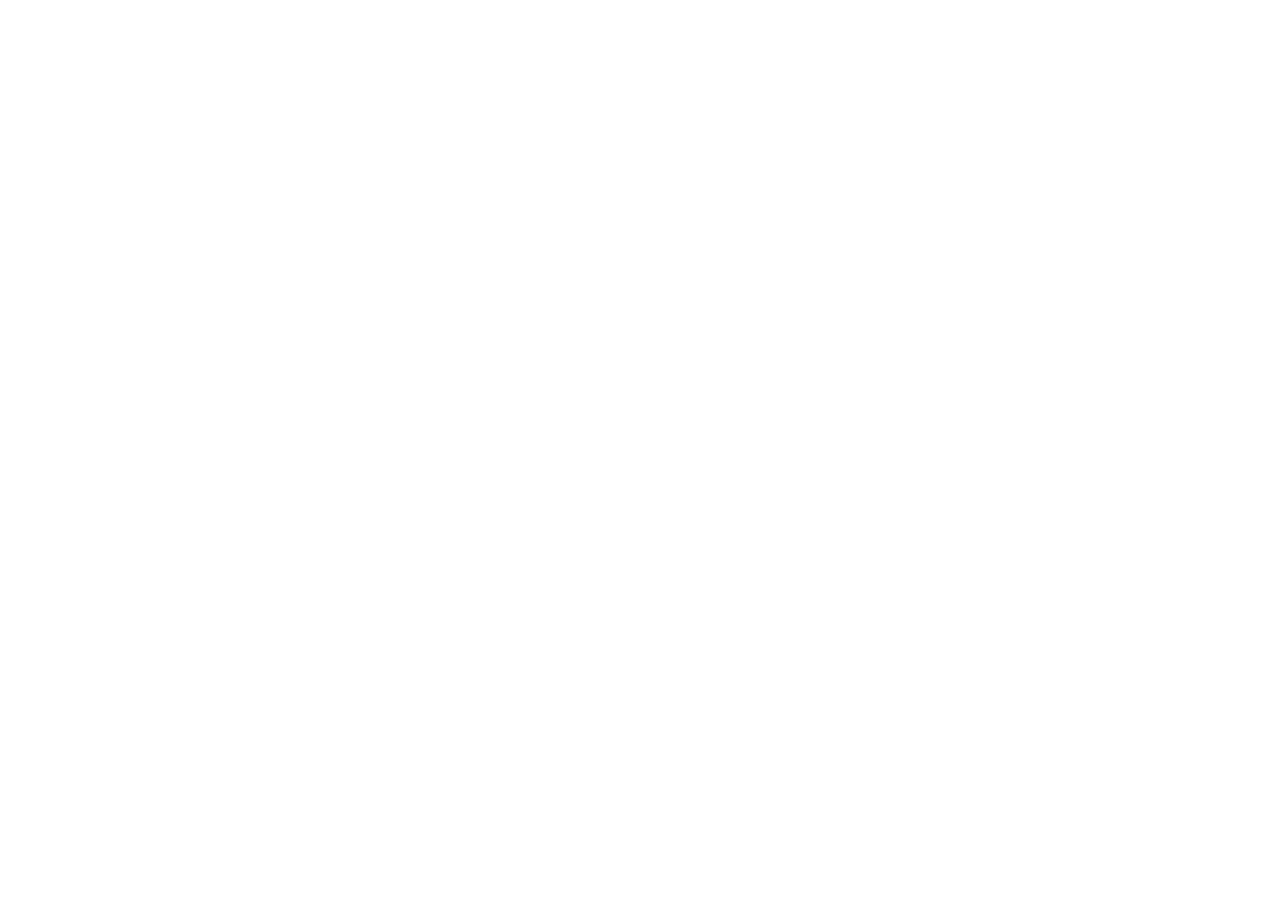
==== index.html @ 24bdaaf8 "Initialize SAMO CONCEPT GitHub Pages site" ====
<!doctype html>
<html lang="es">
<head>
  <meta charset="utf-8">
  <meta name="viewport" content="width=device-width, initial-scale=1">
  <meta name="theme-color" content="#FBF8F8">
  <meta name="description" content="SAMO CONCEPT. Curaduría de libros e información sobre todo tipo de arte.">
  <title>SAMO CONCEPT — Libros y objetos</title>
  <link rel="preconnect" href="https://fonts.googleapis.com">
  <link rel="preconnect" href="https://fonts.gstatic.com" crossorigin>
  <link href="https://fonts.googleapis.com/css2?family=Space+Mono:wght@400;700&display=swap" rel="stylesheet">
  <link rel="stylesheet" href="/assets/styles.css">
  <script defer src="/assets/catalog.js"></script>
  <script defer src="/assets/app.js"></script>
</head>
<body data-page="home"><div id="app"></div></body>
</html>
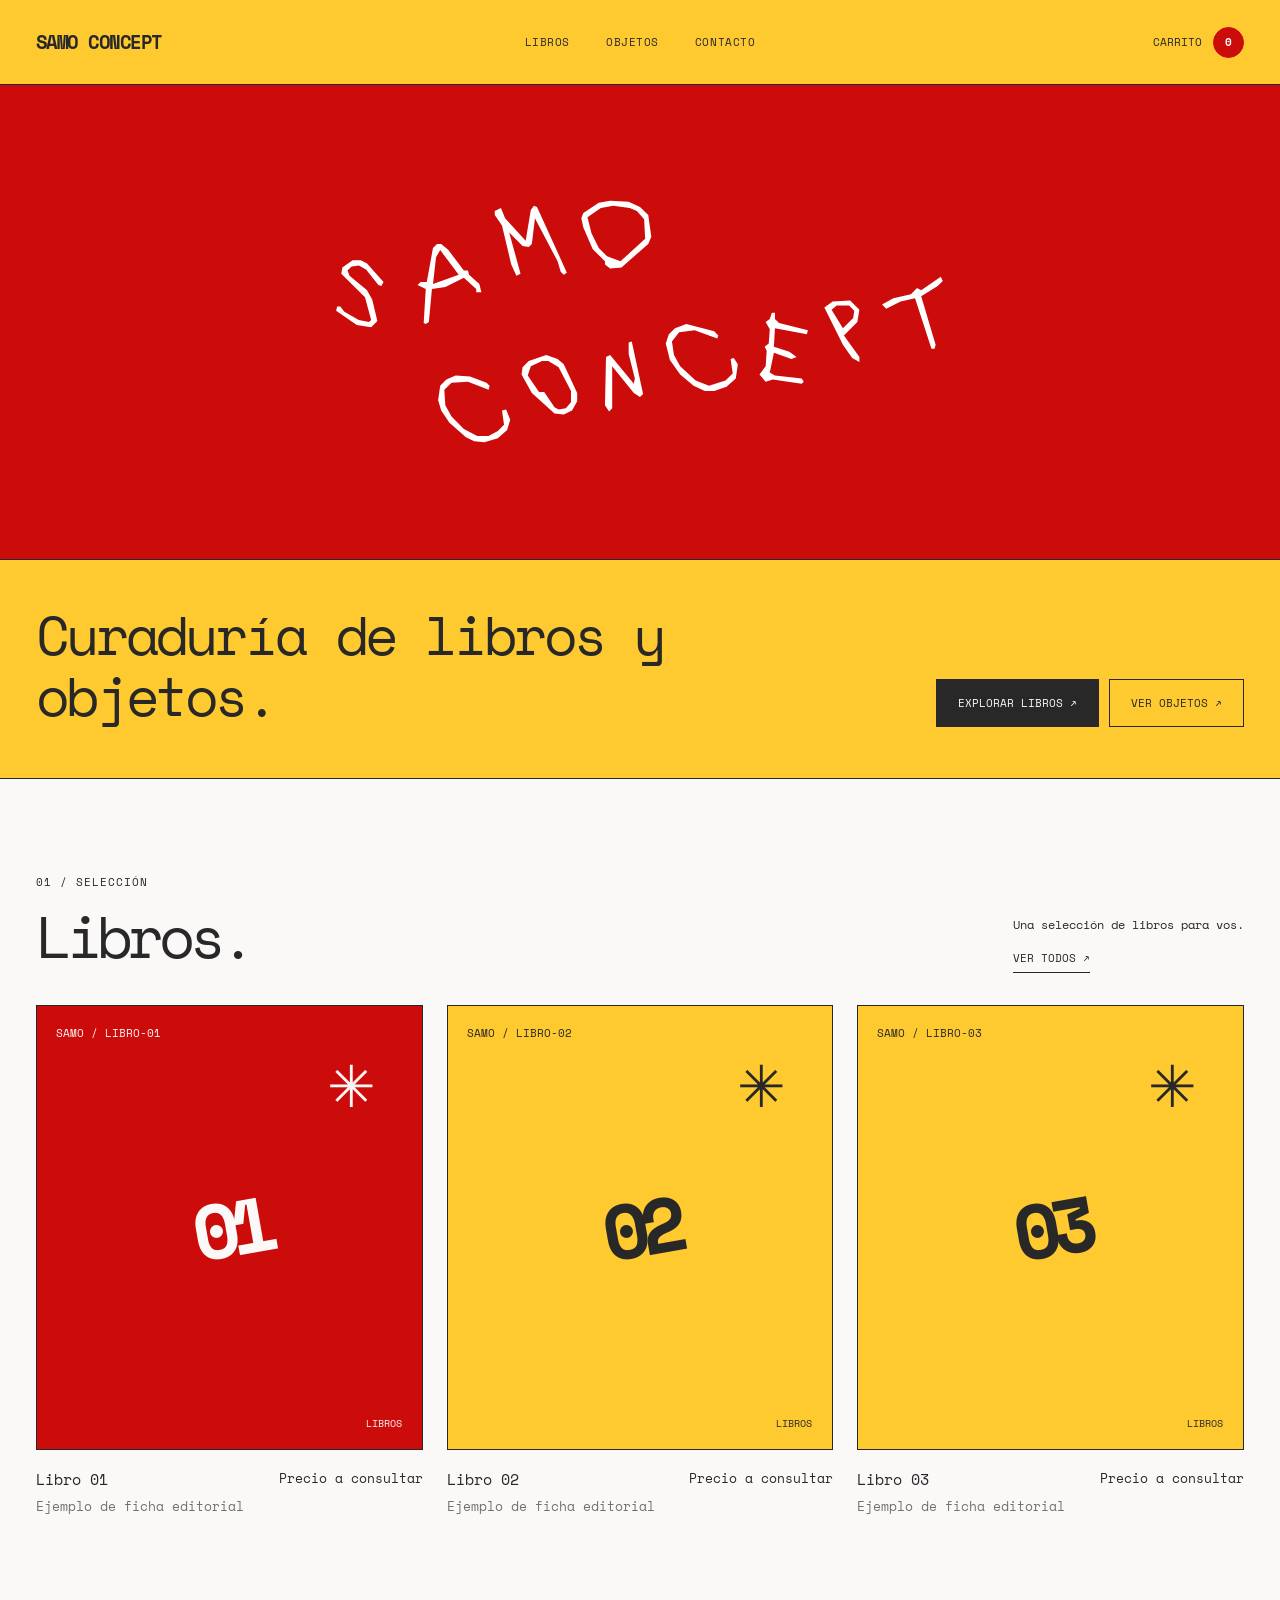
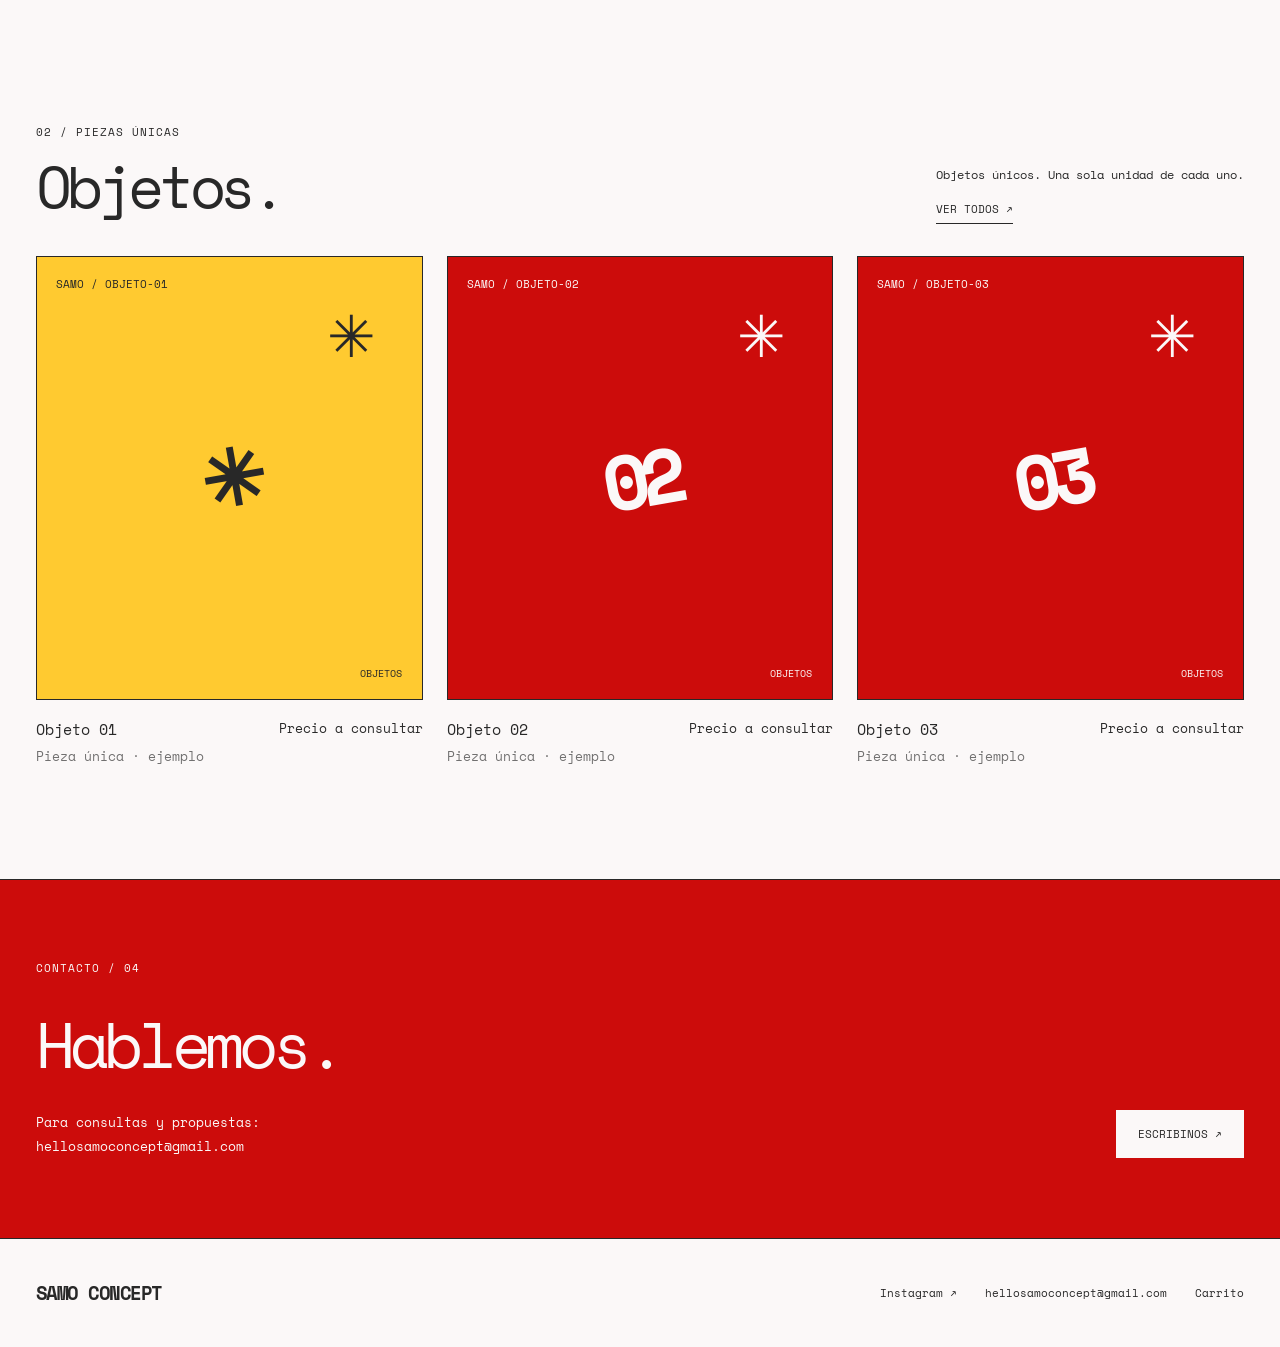
==== commit 4bc2f772: "Align site metadata and documentation with the red/yellow direction" ====
--- a/index.html
+++ b/index.html
@@ -4,7 +4,7 @@
   <meta charset="utf-8">
   <meta name="viewport" content="width=device-width, initial-scale=1">
   <meta name="theme-color" content="#FBF8F8">
-  <meta name="description" content="SAMO CONCEPT. Curaduría de libros e información sobre todo tipo de arte.">
+  <meta name="description" content="SAMO CONCEPT. Curaduría de libros y objetos.">
   <title>SAMO CONCEPT — Libros y objetos</title>
   <link rel="preconnect" href="https://fonts.googleapis.com">
   <link rel="preconnect" href="https://fonts.gstatic.com" crossorigin>
--- a/assets/styles.css
+++ b/assets/styles.css
@@ -0,0 +1,22 @@
+
+:root{--paper:#fbf8f8;--ink:#282828;--lav:#ffca30;--yellow:#ffca30;--red:#cc0c0b;--line:#282828;--font:"Space Mono",monospace}
+*{box-sizing:border-box}html{scroll-behavior:smooth}body{margin:0;background:var(--paper);color:var(--ink);font-family:var(--font);font-size:13px}button,input{font:inherit}button,a{-webkit-tap-highlight-color:transparent}a{color:inherit;text-decoration:none}button{cursor:pointer}.shell{width:min(1480px,calc(100% - 72px));margin:auto}.site-header{border-bottom:1px solid var(--line);position:sticky;top:0;z-index:20;background:rgba(251,248,248,.96);backdrop-filter:blur(10px)}.header-inner{min-height:84px;display:grid;grid-template-columns:1fr auto 1fr;align-items:center;gap:24px}.brand{font-size:19px;letter-spacing:-.08em;font-weight:700;white-space:nowrap}.nav{display:flex;align-items:center;gap:36px;text-transform:uppercase;font-size:11px;letter-spacing:.05em}.nav a:hover,.footer a:hover{text-decoration:underline;text-underline-offset:5px}.cart-link{justify-self:end;display:flex;align-items:center;gap:11px;text-transform:uppercase;font-size:11px}.cart-count{display:grid;place-items:center;width:31px;height:31px;border-radius:50%;background:var(--yellow);border:1px solid var(--ink);font-weight:700}.mobile-nav{display:none}.eyebrow{text-transform:uppercase;font-size:11px;letter-spacing:.09em}.hero{padding-top:88px;border-bottom:1px solid var(--ink);overflow:hidden}.hero-grid{display:grid;grid-template-columns:54% 46%;min-height:480px}.hero-copy{display:flex;flex-direction:column;justify-content:space-between;padding:0 35px 72px 0}.hero h1{font-size:clamp(48px,7.5vw,116px);line-height:.96;font-weight:400;letter-spacing:-.105em;max-width:820px;margin:34px 0}.hero h1 em{font-style:normal;display:inline-block;background:var(--lav);padding:0 .09em .09em}.hero-sub{font-size:15px;line-height:1.7;max-width:360px}.hero-art{position:relative;display:grid;place-items:center;background:var(--yellow);min-height:475px;border:1px solid var(--ink);border-bottom:0;transform:rotate(2.2deg);margin:25px 22px -45px 0}.hero-art .logo{width:78%;transform:rotate(-7deg)}.hero-star{position:absolute;right:7%;top:5%;font-family:Arial,sans-serif;font-size:105px;font-weight:100}.hero-scribble{position:absolute;bottom:15%;left:13%;width:35%;height:12%;border:3px solid var(--ink);border-radius:50%;transform:rotate(-23deg)}.hero-stamp{position:absolute;bottom:10%;right:9%;font-size:11px;border:1px solid var(--ink);padding:12px;transform:rotate(11deg)}.section{padding:95px 0}.section-head{display:flex;justify-content:space-between;align-items:end;gap:32px;margin-bottom:38px}.section-head h2,.page-title{font-size:clamp(34px,4.6vw,72px);font-weight:400;letter-spacing:-.09em;line-height:1.08;margin:14px 0 0}.section-head p{max-width:350px;font-size:12px;line-height:1.8}.plain-link{border-bottom:1px solid var(--ink);padding-bottom:6px;font-size:11px;text-transform:uppercase;white-space:nowrap}.product-grid{display:grid;grid-template-columns:repeat(3,minmax(0,1fr));gap:24px}.product-card{min-width:0}.product-image{border:1px solid var(--ink);aspect-ratio:4/4.6;position:relative;overflow:hidden;display:flex;align-items:center;justify-content:center;transition:filter .2s}.product-card:hover .product-image{filter:brightness(.97)}.product-image .item-art{font-size:clamp(45px,6vw,95px);letter-spacing:-.12em;line-height:1;text-align:center;font-weight:700;transform:rotate(-10deg)}.product-image .item-number{position:absolute;left:19px;top:19px;font-size:11px}.product-image .item-category{position:absolute;bottom:18px;right:20px;font-size:10px;text-transform:uppercase}.product-image .item-asterisk{position:absolute;right:12%;top:8%;font-size:58px}.product-info{padding:18px 0;display:flex;justify-content:space-between;gap:16px;align-items:flex-start}.product-info h3{font-size:15px;font-weight:400;margin:0 0 6px}.muted{opacity:.65}.product-info .price{white-space:nowrap}.intro-band{background:var(--lav);border-block:1px solid var(--ink);padding:65px 0;display:grid;grid-template-columns:1fr 2fr;gap:30px}.intro-band p{font-size:clamp(23px,3.2vw,45px);letter-spacing:-.06em;line-height:1.3;margin:0;max-width:1000px}.contact-band{background:var(--red);color:var(--paper);padding:80px 0;border-block:1px solid var(--ink)}.contact-layout{display:flex;justify-content:space-between;align-items:end;gap:30px}.contact-band h2{font-size:clamp(32px,5vw,72px);font-weight:400;letter-spacing:-.08em;margin:20px 0}.contact-band p{margin:0;line-height:1.8}.button{border:1px solid var(--ink);padding:15px 21px;background:var(--ink);color:var(--paper);text-transform:uppercase;font-size:11px;display:inline-flex;align-items:center;justify-content:center;gap:12px;transition:transform .15s,background .15s;text-align:center}.button:hover{transform:translateY(-2px)}.button.secondary{background:transparent;color:var(--ink)}.button.white{background:var(--paper);color:var(--ink);border-color:var(--paper)}.button:disabled{opacity:.4;cursor:not-allowed;transform:none}.button-row{display:flex;gap:10px;flex-wrap:wrap}.footer{padding:40px 0}.footer-inner{display:flex;justify-content:space-between;gap:30px;align-items:center}.footer-links{display:flex;gap:28px;flex-wrap:wrap;font-size:11px}.page-intro{padding:74px 0 36px}.page-intro p{line-height:1.8;max-width:650px}.catalog-tools{display:flex;align-items:center;justify-content:space-between;gap:20px;margin-bottom:22px;border-top:1px solid var(--ink);padding-top:22px}.catalog-tools span{font-size:11px}.category-accent{padding:10px 14px;background:var(--lav);font-size:11px}.product-detail{padding:65px 0 100px;display:grid;grid-template-columns:1fr .85fr;gap:min(8vw,120px)}.product-detail .product-image{aspect-ratio:4/4.3}.detail-content{padding-top:20px}.detail-content h1{font-size:clamp(43px,5vw,78px);font-weight:400;letter-spacing:-.09em;line-height:1.08;margin:24px 0}.detail-content p{line-height:1.9}.detail-meta{border-block:1px solid var(--ink);padding:20px 0;margin:32px 0;display:flex;justify-content:space-between;gap:12px}.qty-control{display:inline-flex;align-items:center;border:1px solid var(--ink);height:49px}.qty-control button{border:0;background:transparent;width:43px;height:47px;font-size:20px}.qty-control output{min-width:28px;text-align:center}.detail-actions{display:flex;flex-wrap:wrap;gap:12px;align-items:center;margin-top:26px}.detail-actions .button{min-height:49px}.breadcrumb{font-size:11px;text-transform:uppercase;line-height:1.6}.breadcrumb a{text-decoration:underline;text-underline-offset:4px}.cart-layout{display:grid;grid-template-columns:1.6fr .8fr;gap:55px;margin:35px 0 120px}.cart-item{border-top:1px solid var(--ink);padding:24px 0;display:grid;grid-template-columns:112px 1fr auto;gap:24px;align-items:center}.cart-item:last-child{border-bottom:1px solid var(--ink)}.cart-item .product-image{aspect-ratio:1;min-height:110px}.cart-item .item-art{font-size:28px}.cart-item .item-asterisk{font-size:20px}.cart-item .item-category,.cart-item .item-number{font-size:7px}.cart-item h3{margin:0 0 8px;font-weight:400;font-size:15px}.cart-item .cart-actions{display:flex;align-items:center;gap:20px;margin-top:15px}.text-button{border:0;background:transparent;text-decoration:underline;text-underline-offset:3px;padding:0;font-size:11px}.cart-summary{border:1px solid var(--ink);padding:26px;height:max-content;background:var(--lav)}.cart-summary h2{font-weight:400;font-size:23px;letter-spacing:-.06em;margin:0 0 30px}.cart-summary .summary-line{display:flex;justify-content:space-between;gap:10px;border-top:1px solid var(--ink);padding:15px 0}.cart-summary .button{width:100%;margin-top:18px}.cart-summary small{display:block;margin-top:20px;line-height:1.8}.empty-cart{text-align:center;border:1px solid var(--ink);padding:85px 25px}.empty-cart h2{font-size:28px;font-weight:400}.not-found{padding:100px 0;min-height:50vh}.demo-note{display:inline-block;font-size:10px;background:var(--yellow);padding:5px 8px;text-transform:uppercase}.logo{display:block;max-width:100%}
+@media(max-width:900px){.shell{width:min(100% - 40px,1480px)}.hero{padding-top:50px}.hero-grid{grid-template-columns:1fr 1fr;min-height:390px}.hero-copy{padding-bottom:40px}.hero-art{min-height:350px}.section{padding:65px 0}.product-grid{grid-template-columns:repeat(2,minmax(0,1fr))}.intro-band{grid-template-columns:1fr;padding:45px 20px}.product-detail{gap:35px}.cart-layout{grid-template-columns:1fr;gap:30px}}@media(max-width:620px){.shell{width:calc(100% - 32px)}.header-inner{min-height:65px;grid-template-columns:1fr auto}.brand{font-size:17px}.nav{display:none}.mobile-nav{display:flex;justify-content:center;gap:33px;border-top:1px solid var(--ink);padding:13px;font-size:10px;text-transform:uppercase}.hero-grid{grid-template-columns:1fr}.hero{padding-top:40px}.hero-copy{padding:0 0 25px}.hero h1{font-size:clamp(48px,13vw,85px);margin:23px 0}.hero-art{margin:15px 14px -20px 0;min-height:310px;transform:rotate(1deg)}.hero-art .logo{width:77%}.section-head{align-items:start;flex-direction:column;gap:12px;margin-bottom:25px}.section-head h2,.page-title{font-size:45px}.product-grid{gap:13px}.product-image .item-art{font-size:46px}.product-image .item-asterisk{font-size:32px}.product-info{display:block;padding:12px 0}.product-info h3{font-size:12px}.product-info .price{font-size:10px}.product-info .muted{font-size:10px}.contact-layout{align-items:start;flex-direction:column}.footer-inner{align-items:start;flex-direction:column}.product-detail{grid-template-columns:1fr;padding:25px 0 70px}.detail-content{padding-top:0}.detail-content h1{font-size:49px}.cart-item{grid-template-columns:82px 1fr;gap:15px}.cart-item .product-image{min-height:82px}.cart-item .cart-price{grid-column:2}.cart-item .cart-actions{gap:14px}.cart-layout{margin-bottom:65px}.page-intro{padding:46px 0 25px}.button-row .button{width:100%}}
+
+/* Identidad SAMO 2026: rojo + amarillo como únicos colores de marca.
+   Blanco y tinta oscura se usan exclusivamente como neutros de lectura. */
+.site-header{background:var(--yellow);backdrop-filter:none}
+.cart-count{background:var(--red);color:#fff;border-color:var(--red)}
+.hero{padding:0;border-bottom:0}
+.hero-band{background:var(--red);border-bottom:1px solid var(--ink)}
+.hero-band-inner{min-height:clamp(270px,37vw,540px);display:flex;align-items:center;justify-content:center;padding:48px 0}
+.hero-wordmark{display:block;width:min(76vw,620px);max-height:450px;object-fit:contain;filter:brightness(0) invert(1)}
+.hero-caption{background:var(--yellow);border-bottom:1px solid var(--ink)}
+.hero-caption-inner{display:flex;gap:32px;align-items:end;justify-content:space-between;padding-top:44px;padding-bottom:51px}
+.hero-caption h1{margin:0;max-width:850px;font-size:clamp(30px,4.3vw,64px);line-height:1.12;letter-spacing:-.075em;font-weight:400}
+.hero-caption .button-row{flex-shrink:0;justify-content:flex-end}
+.intro-band{background:var(--yellow)}
+.cart-summary{background:var(--yellow)}
+.category-accent{background:var(--yellow)}
+@media(max-width:900px){.hero-caption-inner{align-items:start;flex-direction:column}.hero-band-inner{min-height:330px}}
+@media(max-width:620px){.hero-band-inner{min-height:280px;padding:32px 0}.hero-wordmark{width:min(90vw,430px)}.hero-caption-inner{padding-top:34px;padding-bottom:40px;gap:25px}.hero-caption h1{font-size:clamp(32px,8.5vw,52px)}.hero-caption .button-row{width:100%;flex-direction:column;align-items:stretch}.hero-caption .button{width:100%}}
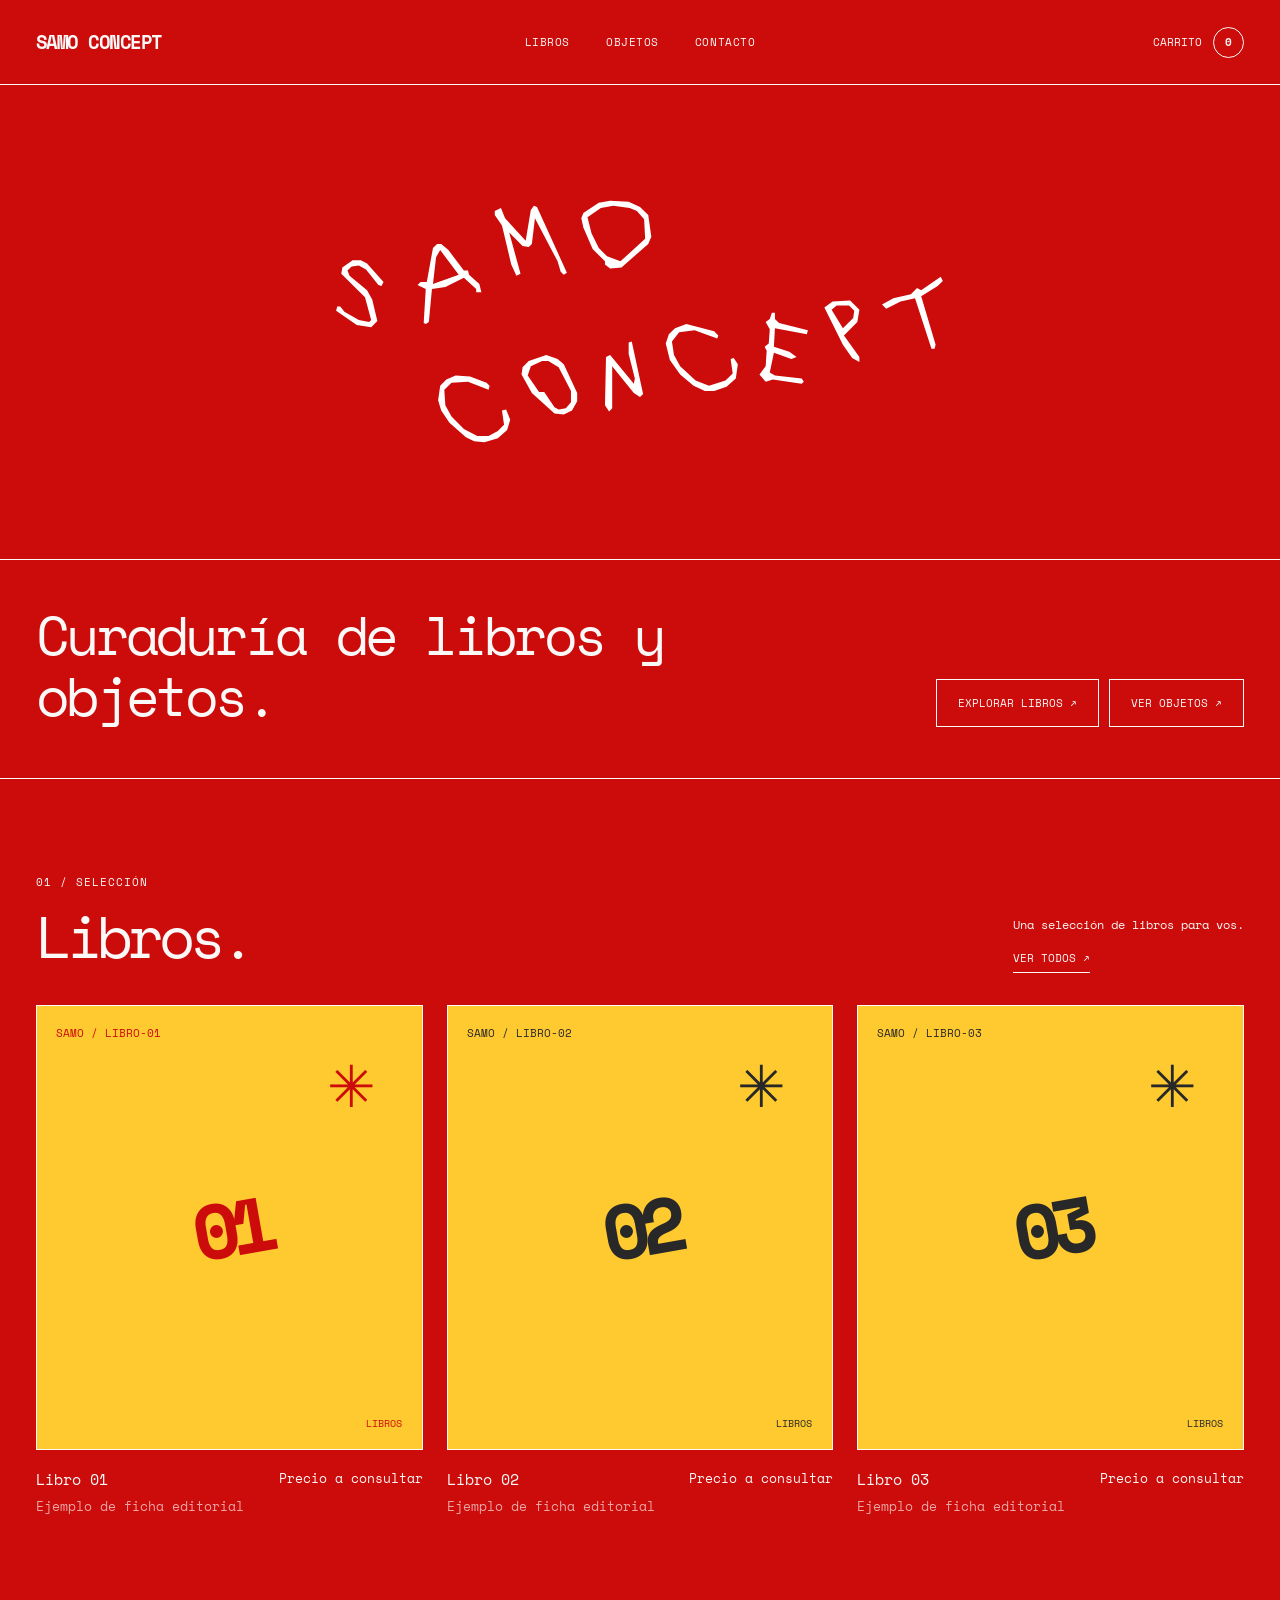
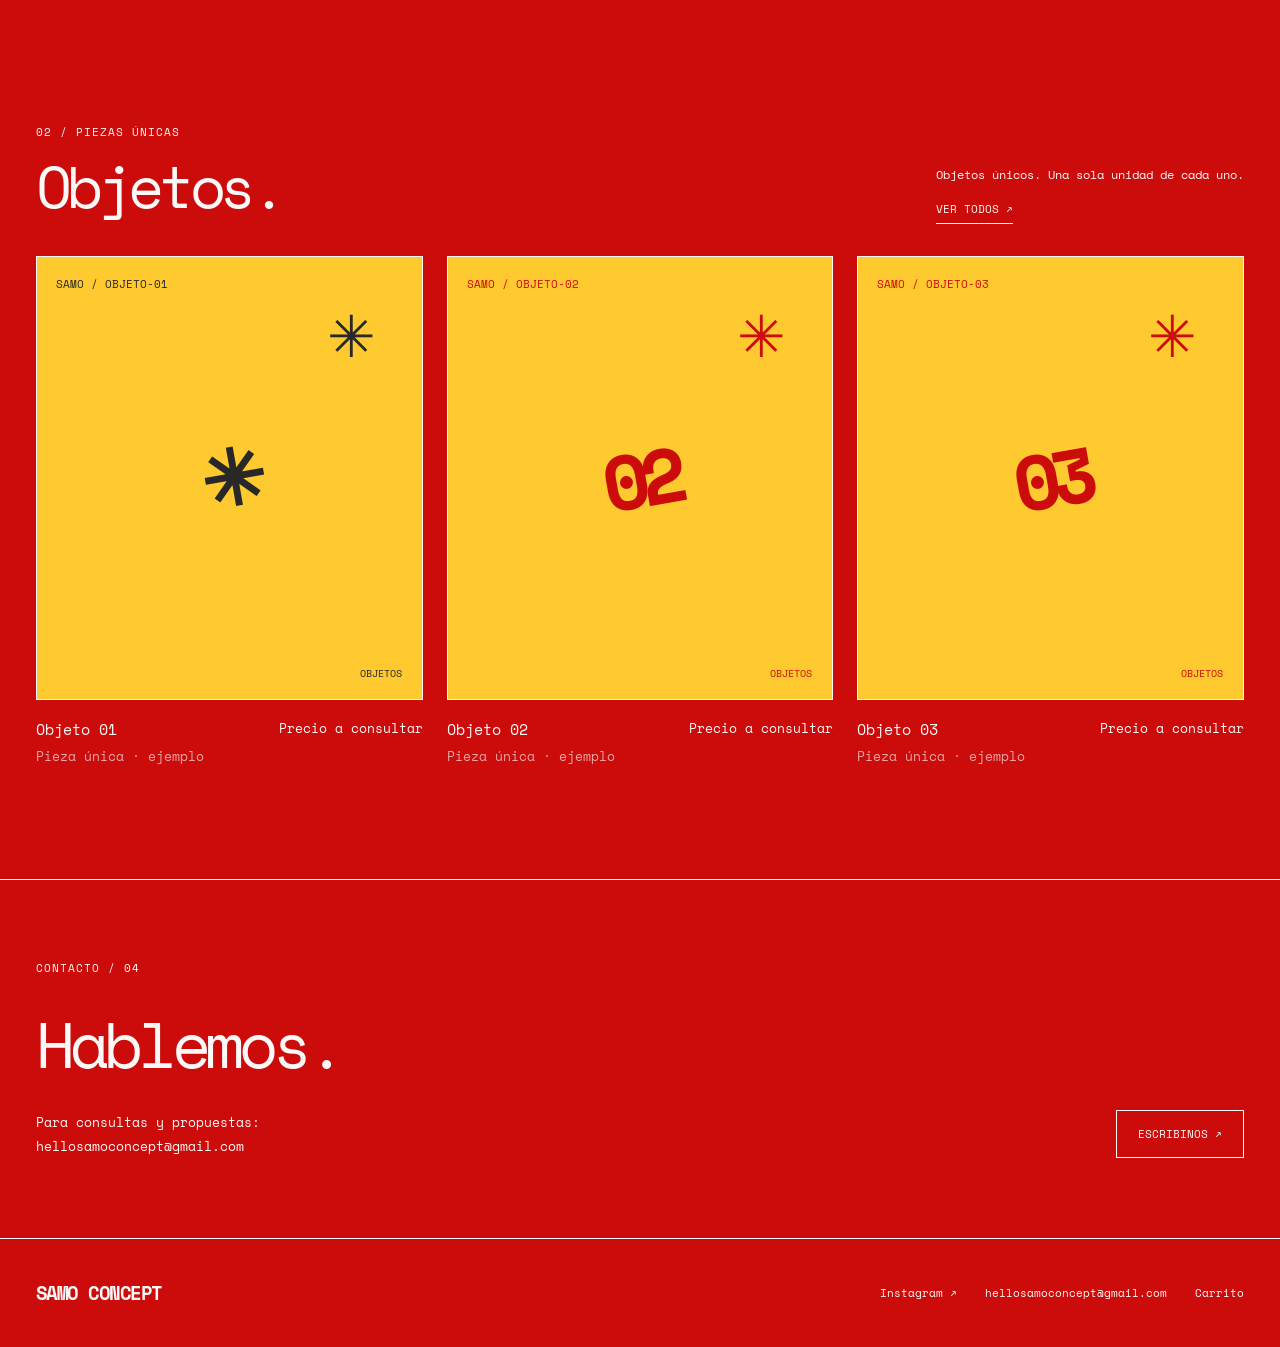
==== commit 6a5bad1d: "Set red mobile browser chrome for unified SAMO identity" ====
--- a/index.html
+++ b/index.html
@@ -3,7 +3,7 @@
 <head>
   <meta charset="utf-8">
   <meta name="viewport" content="width=device-width, initial-scale=1">
-  <meta name="theme-color" content="#FBF8F8">
+  <meta name="theme-color" content="#CC0C0B">
   <meta name="description" content="SAMO CONCEPT. Curaduría de libros y objetos.">
   <title>SAMO CONCEPT — Libros y objetos</title>
   <link rel="preconnect" href="https://fonts.googleapis.com">
--- a/assets/styles.css
+++ b/assets/styles.css
@@ -1,5 +1,5 @@
 
-:root{--paper:#fbf8f8;--ink:#282828;--lav:#ffca30;--yellow:#ffca30;--red:#cc0c0b;--line:#282828;--font:"Space Mono",monospace}
+:root{--paper:#cc0c0b;--ink:#fbf8f8;--lav:#cc0c0b;--yellow:#ffca30;--red:#cc0c0b;--line:#fbf8f8;--font:"Space Mono",monospace}
 *{box-sizing:border-box}html{scroll-behavior:smooth}body{margin:0;background:var(--paper);color:var(--ink);font-family:var(--font);font-size:13px}button,input{font:inherit}button,a{-webkit-tap-highlight-color:transparent}a{color:inherit;text-decoration:none}button{cursor:pointer}.shell{width:min(1480px,calc(100% - 72px));margin:auto}.site-header{border-bottom:1px solid var(--line);position:sticky;top:0;z-index:20;background:rgba(251,248,248,.96);backdrop-filter:blur(10px)}.header-inner{min-height:84px;display:grid;grid-template-columns:1fr auto 1fr;align-items:center;gap:24px}.brand{font-size:19px;letter-spacing:-.08em;font-weight:700;white-space:nowrap}.nav{display:flex;align-items:center;gap:36px;text-transform:uppercase;font-size:11px;letter-spacing:.05em}.nav a:hover,.footer a:hover{text-decoration:underline;text-underline-offset:5px}.cart-link{justify-self:end;display:flex;align-items:center;gap:11px;text-transform:uppercase;font-size:11px}.cart-count{display:grid;place-items:center;width:31px;height:31px;border-radius:50%;background:var(--yellow);border:1px solid var(--ink);font-weight:700}.mobile-nav{display:none}.eyebrow{text-transform:uppercase;font-size:11px;letter-spacing:.09em}.hero{padding-top:88px;border-bottom:1px solid var(--ink);overflow:hidden}.hero-grid{display:grid;grid-template-columns:54% 46%;min-height:480px}.hero-copy{display:flex;flex-direction:column;justify-content:space-between;padding:0 35px 72px 0}.hero h1{font-size:clamp(48px,7.5vw,116px);line-height:.96;font-weight:400;letter-spacing:-.105em;max-width:820px;margin:34px 0}.hero h1 em{font-style:normal;display:inline-block;background:var(--lav);padding:0 .09em .09em}.hero-sub{font-size:15px;line-height:1.7;max-width:360px}.hero-art{position:relative;display:grid;place-items:center;background:var(--yellow);min-height:475px;border:1px solid var(--ink);border-bottom:0;transform:rotate(2.2deg);margin:25px 22px -45px 0}.hero-art .logo{width:78%;transform:rotate(-7deg)}.hero-star{position:absolute;right:7%;top:5%;font-family:Arial,sans-serif;font-size:105px;font-weight:100}.hero-scribble{position:absolute;bottom:15%;left:13%;width:35%;height:12%;border:3px solid var(--ink);border-radius:50%;transform:rotate(-23deg)}.hero-stamp{position:absolute;bottom:10%;right:9%;font-size:11px;border:1px solid var(--ink);padding:12px;transform:rotate(11deg)}.section{padding:95px 0}.section-head{display:flex;justify-content:space-between;align-items:end;gap:32px;margin-bottom:38px}.section-head h2,.page-title{font-size:clamp(34px,4.6vw,72px);font-weight:400;letter-spacing:-.09em;line-height:1.08;margin:14px 0 0}.section-head p{max-width:350px;font-size:12px;line-height:1.8}.plain-link{border-bottom:1px solid var(--ink);padding-bottom:6px;font-size:11px;text-transform:uppercase;white-space:nowrap}.product-grid{display:grid;grid-template-columns:repeat(3,minmax(0,1fr));gap:24px}.product-card{min-width:0}.product-image{border:1px solid var(--ink);aspect-ratio:4/4.6;position:relative;overflow:hidden;display:flex;align-items:center;justify-content:center;transition:filter .2s}.product-card:hover .product-image{filter:brightness(.97)}.product-image .item-art{font-size:clamp(45px,6vw,95px);letter-spacing:-.12em;line-height:1;text-align:center;font-weight:700;transform:rotate(-10deg)}.product-image .item-number{position:absolute;left:19px;top:19px;font-size:11px}.product-image .item-category{position:absolute;bottom:18px;right:20px;font-size:10px;text-transform:uppercase}.product-image .item-asterisk{position:absolute;right:12%;top:8%;font-size:58px}.product-info{padding:18px 0;display:flex;justify-content:space-between;gap:16px;align-items:flex-start}.product-info h3{font-size:15px;font-weight:400;margin:0 0 6px}.muted{opacity:.65}.product-info .price{white-space:nowrap}.intro-band{background:var(--lav);border-block:1px solid var(--ink);padding:65px 0;display:grid;grid-template-columns:1fr 2fr;gap:30px}.intro-band p{font-size:clamp(23px,3.2vw,45px);letter-spacing:-.06em;line-height:1.3;margin:0;max-width:1000px}.contact-band{background:var(--red);color:var(--paper);padding:80px 0;border-block:1px solid var(--ink)}.contact-layout{display:flex;justify-content:space-between;align-items:end;gap:30px}.contact-band h2{font-size:clamp(32px,5vw,72px);font-weight:400;letter-spacing:-.08em;margin:20px 0}.contact-band p{margin:0;line-height:1.8}.button{border:1px solid var(--ink);padding:15px 21px;background:var(--ink);color:var(--paper);text-transform:uppercase;font-size:11px;display:inline-flex;align-items:center;justify-content:center;gap:12px;transition:transform .15s,background .15s;text-align:center}.button:hover{transform:translateY(-2px)}.button.secondary{background:transparent;color:var(--ink)}.button.white{background:var(--paper);color:var(--ink);border-color:var(--paper)}.button:disabled{opacity:.4;cursor:not-allowed;transform:none}.button-row{display:flex;gap:10px;flex-wrap:wrap}.footer{padding:40px 0}.footer-inner{display:flex;justify-content:space-between;gap:30px;align-items:center}.footer-links{display:flex;gap:28px;flex-wrap:wrap;font-size:11px}.page-intro{padding:74px 0 36px}.page-intro p{line-height:1.8;max-width:650px}.catalog-tools{display:flex;align-items:center;justify-content:space-between;gap:20px;margin-bottom:22px;border-top:1px solid var(--ink);padding-top:22px}.catalog-tools span{font-size:11px}.category-accent{padding:10px 14px;background:var(--lav);font-size:11px}.product-detail{padding:65px 0 100px;display:grid;grid-template-columns:1fr .85fr;gap:min(8vw,120px)}.product-detail .product-image{aspect-ratio:4/4.3}.detail-content{padding-top:20px}.detail-content h1{font-size:clamp(43px,5vw,78px);font-weight:400;letter-spacing:-.09em;line-height:1.08;margin:24px 0}.detail-content p{line-height:1.9}.detail-meta{border-block:1px solid var(--ink);padding:20px 0;margin:32px 0;display:flex;justify-content:space-between;gap:12px}.qty-control{display:inline-flex;align-items:center;border:1px solid var(--ink);height:49px}.qty-control button{border:0;background:transparent;width:43px;height:47px;font-size:20px}.qty-control output{min-width:28px;text-align:center}.detail-actions{display:flex;flex-wrap:wrap;gap:12px;align-items:center;margin-top:26px}.detail-actions .button{min-height:49px}.breadcrumb{font-size:11px;text-transform:uppercase;line-height:1.6}.breadcrumb a{text-decoration:underline;text-underline-offset:4px}.cart-layout{display:grid;grid-template-columns:1.6fr .8fr;gap:55px;margin:35px 0 120px}.cart-item{border-top:1px solid var(--ink);padding:24px 0;display:grid;grid-template-columns:112px 1fr auto;gap:24px;align-items:center}.cart-item:last-child{border-bottom:1px solid var(--ink)}.cart-item .product-image{aspect-ratio:1;min-height:110px}.cart-item .item-art{font-size:28px}.cart-item .item-asterisk{font-size:20px}.cart-item .item-category,.cart-item .item-number{font-size:7px}.cart-item h3{margin:0 0 8px;font-weight:400;font-size:15px}.cart-item .cart-actions{display:flex;align-items:center;gap:20px;margin-top:15px}.text-button{border:0;background:transparent;text-decoration:underline;text-underline-offset:3px;padding:0;font-size:11px}.cart-summary{border:1px solid var(--ink);padding:26px;height:max-content;background:var(--lav)}.cart-summary h2{font-weight:400;font-size:23px;letter-spacing:-.06em;margin:0 0 30px}.cart-summary .summary-line{display:flex;justify-content:space-between;gap:10px;border-top:1px solid var(--ink);padding:15px 0}.cart-summary .button{width:100%;margin-top:18px}.cart-summary small{display:block;margin-top:20px;line-height:1.8}.empty-cart{text-align:center;border:1px solid var(--ink);padding:85px 25px}.empty-cart h2{font-size:28px;font-weight:400}.not-found{padding:100px 0;min-height:50vh}.demo-note{display:inline-block;font-size:10px;background:var(--yellow);padding:5px 8px;text-transform:uppercase}.logo{display:block;max-width:100%}
 @media(max-width:900px){.shell{width:min(100% - 40px,1480px)}.hero{padding-top:50px}.hero-grid{grid-template-columns:1fr 1fr;min-height:390px}.hero-copy{padding-bottom:40px}.hero-art{min-height:350px}.section{padding:65px 0}.product-grid{grid-template-columns:repeat(2,minmax(0,1fr))}.intro-band{grid-template-columns:1fr;padding:45px 20px}.product-detail{gap:35px}.cart-layout{grid-template-columns:1fr;gap:30px}}@media(max-width:620px){.shell{width:calc(100% - 32px)}.header-inner{min-height:65px;grid-template-columns:1fr auto}.brand{font-size:17px}.nav{display:none}.mobile-nav{display:flex;justify-content:center;gap:33px;border-top:1px solid var(--ink);padding:13px;font-size:10px;text-transform:uppercase}.hero-grid{grid-template-columns:1fr}.hero{padding-top:40px}.hero-copy{padding:0 0 25px}.hero h1{font-size:clamp(48px,13vw,85px);margin:23px 0}.hero-art{margin:15px 14px -20px 0;min-height:310px;transform:rotate(1deg)}.hero-art .logo{width:77%}.section-head{align-items:start;flex-direction:column;gap:12px;margin-bottom:25px}.section-head h2,.page-title{font-size:45px}.product-grid{gap:13px}.product-image .item-art{font-size:46px}.product-image .item-asterisk{font-size:32px}.product-info{display:block;padding:12px 0}.product-info h3{font-size:12px}.product-info .price{font-size:10px}.product-info .muted{font-size:10px}.contact-layout{align-items:start;flex-direction:column}.footer-inner{align-items:start;flex-direction:column}.product-detail{grid-template-columns:1fr;padding:25px 0 70px}.detail-content{padding-top:0}.detail-content h1{font-size:49px}.cart-item{grid-template-columns:82px 1fr;gap:15px}.cart-item .product-image{min-height:82px}.cart-item .cart-price{grid-column:2}.cart-item .cart-actions{gap:14px}.cart-layout{margin-bottom:65px}.page-intro{padding:46px 0 25px}.button-row .button{width:100%}}
 
@@ -20,3 +20,26 @@
 .category-accent{background:var(--yellow)}
 @media(max-width:900px){.hero-caption-inner{align-items:start;flex-direction:column}.hero-band-inner{min-height:330px}}
 @media(max-width:620px){.hero-band-inner{min-height:280px;padding:32px 0}.hero-wordmark{width:min(90vw,430px)}.hero-caption-inner{padding-top:34px;padding-bottom:40px;gap:25px}.hero-caption h1{font-size:clamp(32px,8.5vw,52px)}.hero-caption .button-row{width:100%;flex-direction:column;align-items:stretch}.hero-caption .button{width:100%}}
+
+/* Identidad monocromática: todo rojo. El amarillo se reserva a los cuadros de catálogo. */
+html,body,.site-header,.hero,.hero-band,.hero-caption,.intro-band,.contact-band,.footer,
+.section,.page-intro,.catalog-tools,.cart-summary,.category-accent,.empty-cart,
+.product-detail,.product-info,.detail-content,.cart-item,.not-found {
+  background-color:var(--red);
+  color:#fbf8f8;
+}
+.site-header,.hero-band,.hero-caption,.contact-band{border-color:#fbf8f8}
+.button,.button.secondary,.button.white{
+  background:var(--red);
+  color:#fbf8f8;
+  border:1px solid #fbf8f8;
+}
+.button:hover,.button.secondary:hover,.button.white:hover{
+  background:#fbf8f8;
+  color:var(--red);
+}
+.cart-count{background:var(--red);color:#fbf8f8;border:1px solid #fbf8f8}
+.cart-summary{background:var(--red);border-color:#fbf8f8}
+.category-accent,.demo-note{background:var(--red);color:#fbf8f8;border:1px solid #fbf8f8}
+.product-image{background:var(--yellow);color:var(--red);border:1px solid #fbf8f8}
+#toast{background:var(--red)!important;color:#fbf8f8!important;border-color:#fbf8f8!important}
